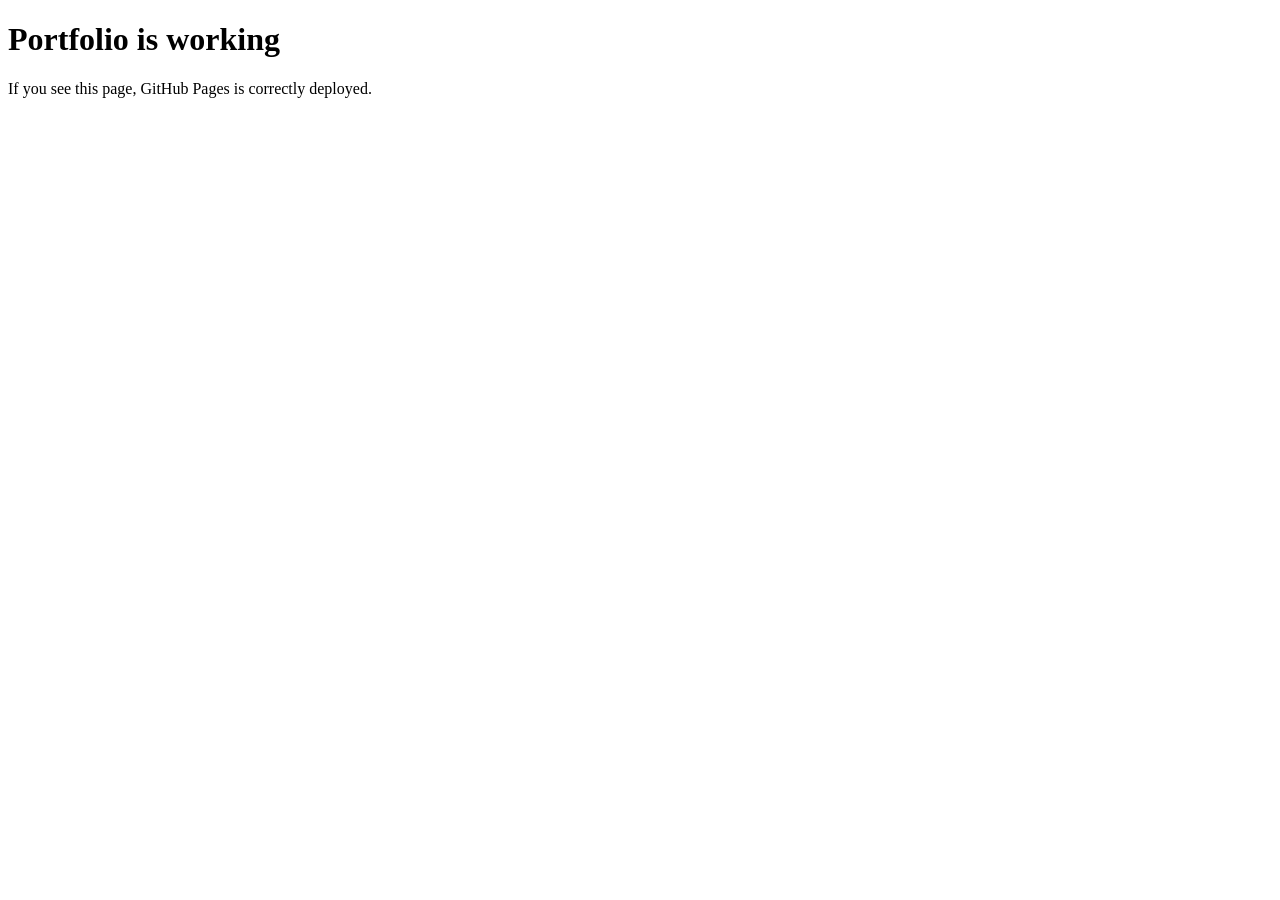
==== index.html @ 0e45ad71 "Add index" ====
<!DOCTYPE html>
<html lang="en">
<head>
  <meta charset="UTF-8">
  <title>Portfolio_US</title>
</head>
<body>
  <h1>Portfolio is working</h1>
  <p>If you see this page, GitHub Pages is correctly deployed.</p>
</body>
</html>
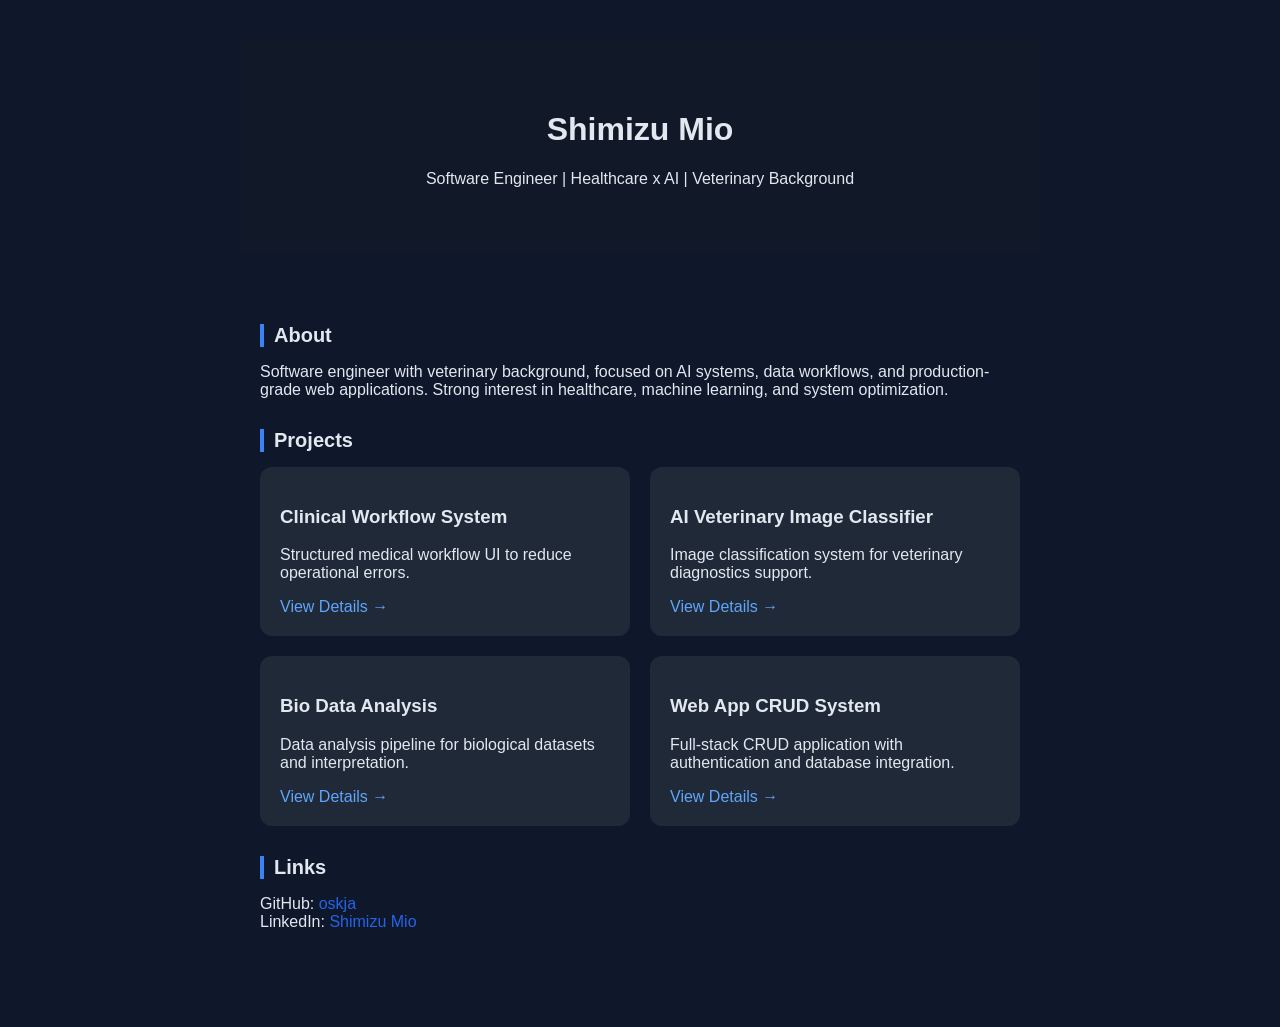
==== commit 62cb08b8: "mock" ====
--- a/index.html
+++ b/index.html
@@ -1,11 +1,65 @@
 <!DOCTYPE html>
 <html lang="en">
 <head>
-  <meta charset="UTF-8">
-  <title>Portfolio_US</title>
+  <meta charset="UTF-8" />
+  <meta name="viewport" content="width=device-width, initial-scale=1.0" />
+  <title>Portfolio</title>
+  <link rel="stylesheet" href="./assets/css/style.css" />
 </head>
 <body>
-  <h1>Portfolio is working</h1>
-  <p>If you see this page, GitHub Pages is correctly deployed.</p>
-</body>
+
+<header class="header">
+  <h1>Shimizu Mio</h1>
+  <p>Software Engineer | Healthcare x AI | Veterinary Background</p>
+</header>
+
+<main class="container">
+
+<section>
+  <h2 class="section-title">About</h2>
+  <p>
+    Software engineer with veterinary background, focused on AI systems, data workflows, and production-grade web applications.
+    Strong interest in healthcare, machine learning, and system optimization.
+  </p>
+</section>
+
+<section>
+  <h2 class="section-title">Projects</h2>
+  <div class="grid">
+
+    <div class="card">
+      <h3>Clinical Workflow System</h3>
+      <p>Structured medical workflow UI to reduce operational errors.</p>
+      <a href="./01_clinical_workflow_system/index.html">View Details →</a>
+    </div>
+
+    <div class="card">
+      <h3>AI Veterinary Image Classifier</h3>
+      <p>Image classification system for veterinary diagnostics support.</p>
+      <a href="./02_ai_veterinary_image_classifier/index.html">View Details →</a>
+    </div>
+
+    <div class="card">
+      <h3>Bio Data Analysis</h3>
+      <p>Data analysis pipeline for biological datasets and interpretation.</p>
+      <a href="./03_bio_data_analysis/index.html">View Details →</a>
+    </div>
+
+    <div class="card">
+      <h3>Web App CRUD System</h3>
+      <p>Full-stack CRUD application with authentication and database integration.</p>
+      <a href="./04_web_app_crud_system/index.html">View Details →</a>
+    </div>
+
+  </div>
+</section>
+
+<section>
+  <h2 class="section-title">Links</h2>
+  <p>
+    GitHub: <a href="https://github.com/oskja">oskja</a><br/>
+    LinkedIn: <a href="https://www.linkedin.com/in/mio-shimizu-572316404/">Shimizu Mio</a>
+  </p>
+</section>
+
 </html>
--- a/assets/css/style.css
+++ b/assets/css/style.css
@@ -0,0 +1,91 @@
+body {
+  font-family: Arial;
+  max-width: 800px;
+  margin: 0 auto;
+  padding: 40px;
+}
+
+h1 {
+  // color: #1f2937;
+  color: #e2e8f0;
+
+}
+body {
+  background: #0f172a;
+  color: #e2e8f0;
+}
+
+.header {
+  text-align: center;
+  padding: 50px 20px;
+  background: #111827;
+}
+
+.container {
+  max-width: 1000px;
+  margin: 0 auto;
+  padding: 40px 20px;
+}
+
+.section-title {
+  font-size: 20px;
+  margin: 30px 0 15px;
+  border-left: 4px solid #3b82f6;
+  padding-left: 10px;
+}
+
+.grid {
+  display: grid;
+  grid-template-columns: repeat(auto-fit, minmax(260px, 1fr));
+  gap: 20px;
+}
+
+.card {
+  background: #1f2937;
+  padding: 20px;
+  border-radius: 12px;
+  transition: 0.2s;
+}
+
+.card:hover {
+  transform: translateY(-4px);
+  background: #273244;
+}
+
+.card a {
+  color: #60a5fa;
+  text-decoration: none;
+}
+
+.tags {
+  margin-top: 10px;
+}
+
+.tags span {
+  display: inline-block;
+  background: #334155;
+  padding: 4px 8px;
+  border-radius: 6px;
+  font-size: 12px;
+  margin: 3px 4px 0 0;
+}
+
+.footer {
+  text-align: center;
+  padding: 30px;
+  font-size: 12px;
+  color: #64748b;
+}
+ul {
+  list-style: none;
+  padding: 0;
+}
+
+li {
+  margin: 10px 0;
+}
+
+a {
+  text-decoration: none;
+  color: #2563eb;
+}
